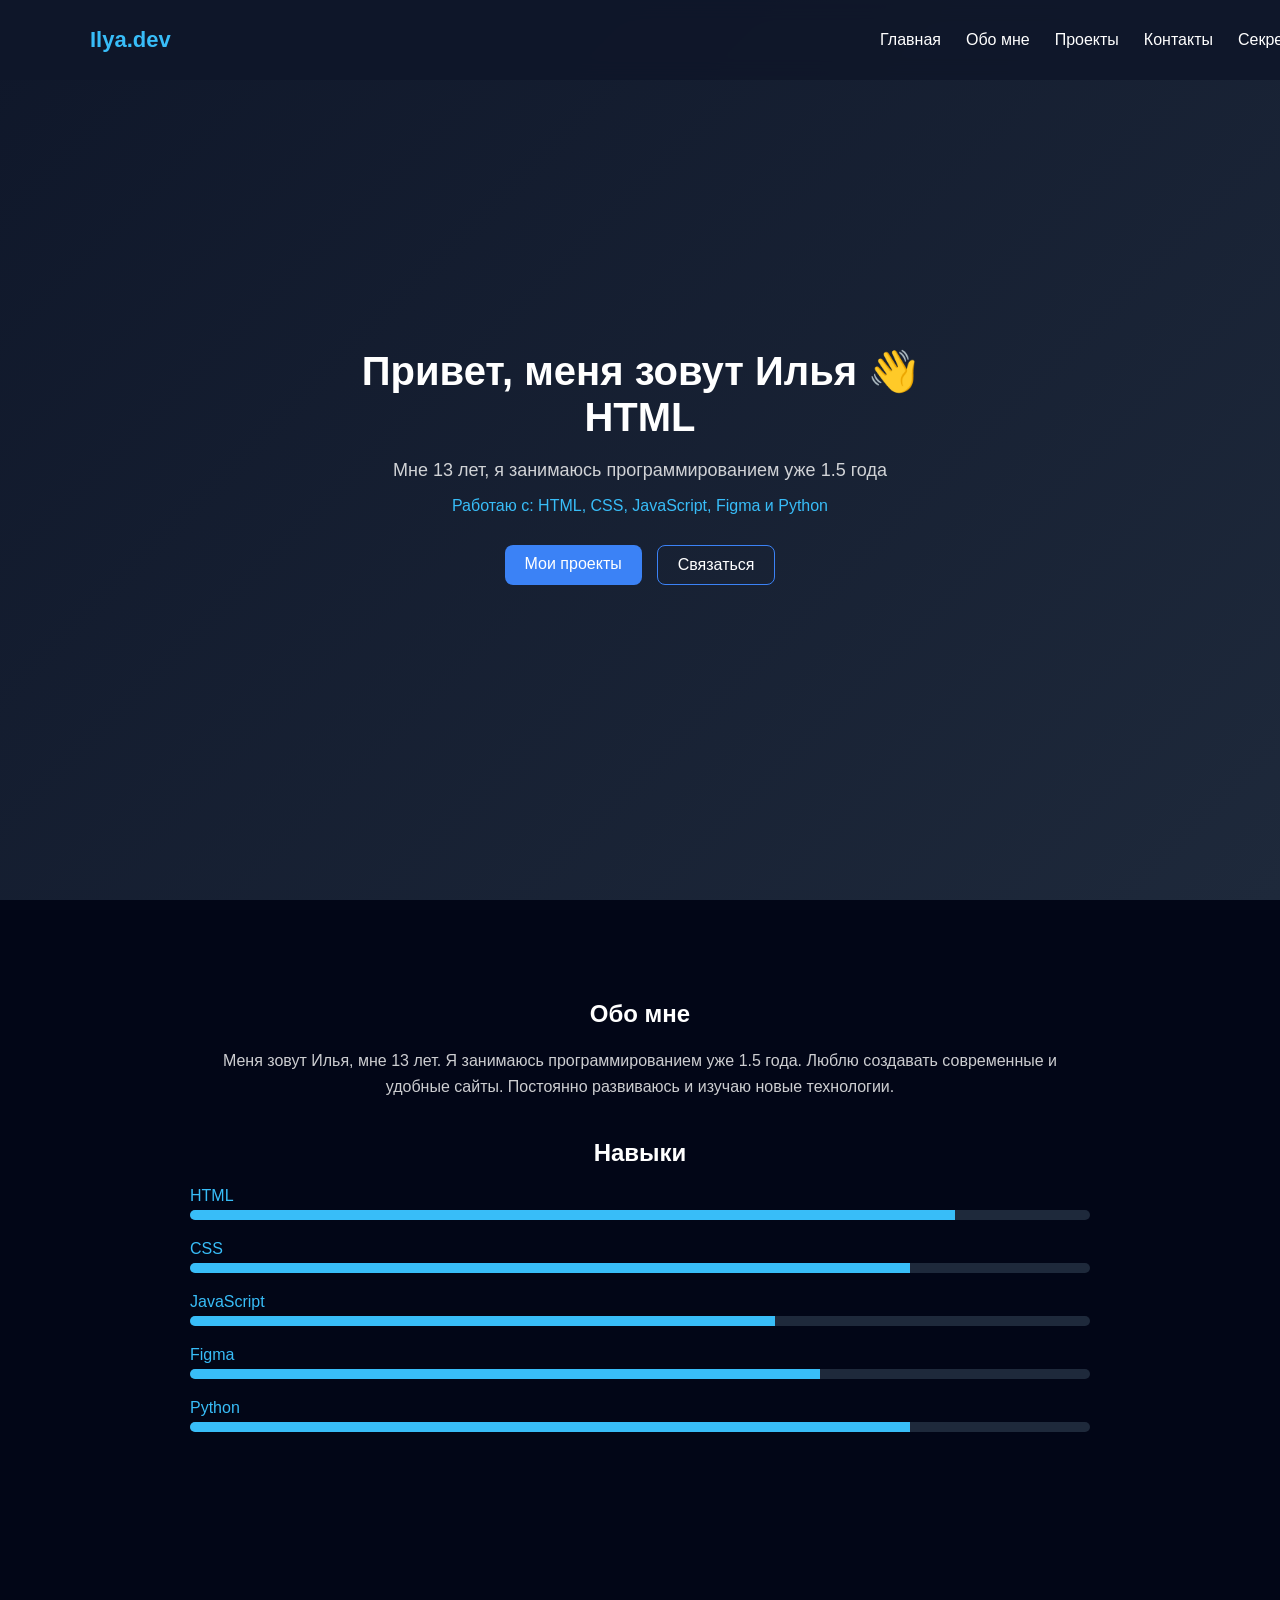
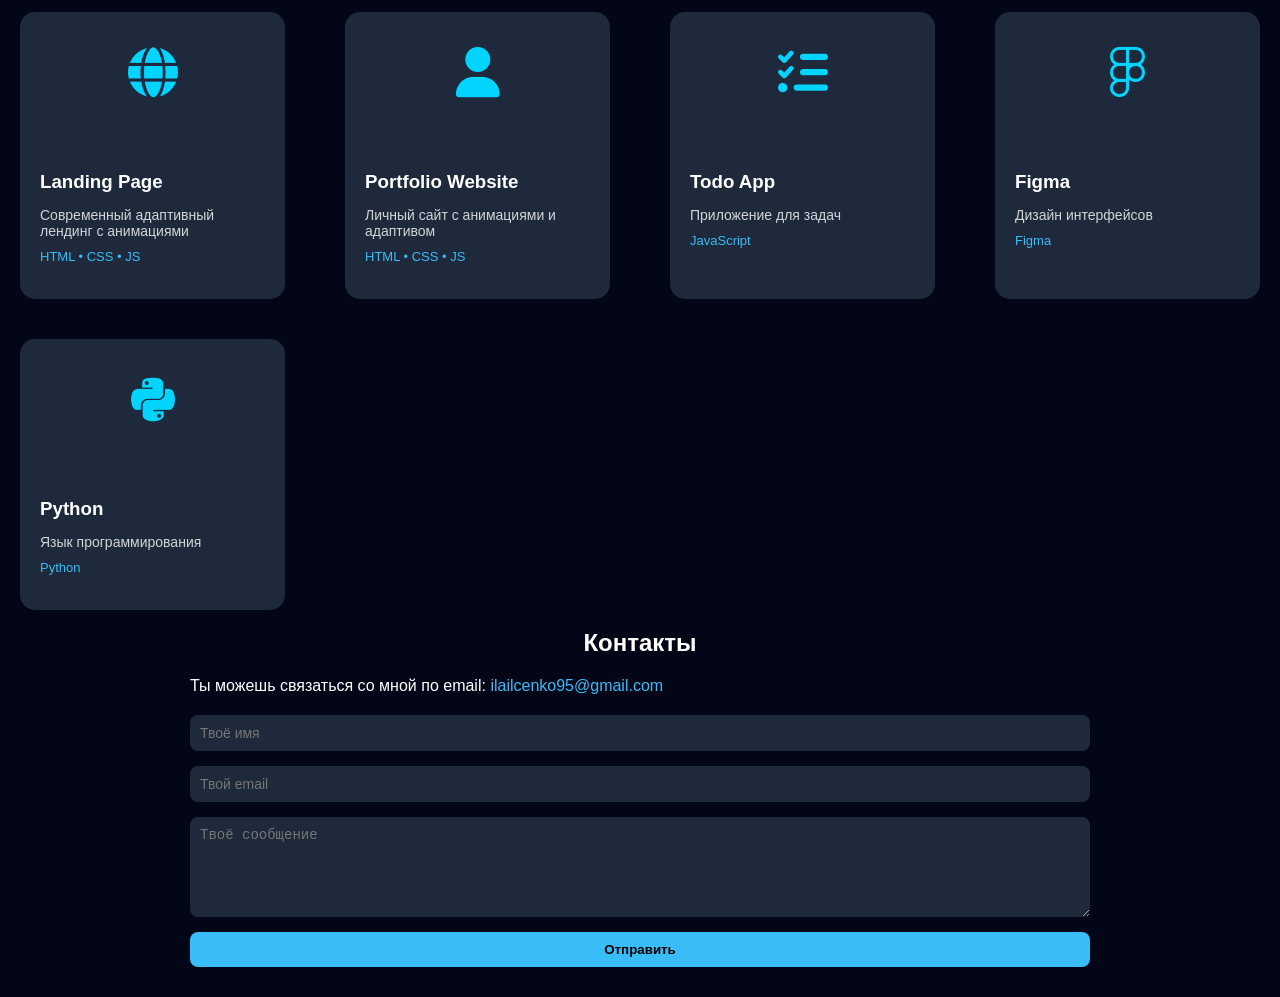
==== index.html @ 1f186af1 "First version of my portfolio" ====
<!DOCTYPE html>
<html lang="ru">
<head>
  <meta charset="UTF-8">
  <meta name="viewport" content="width=device-width, initial-scale=1.0">
  <title>Ilya.dev - Портфолио</title>
  <link rel="stylesheet" href="style.css">
  <script src="script.js" defer></script>
  <link rel="stylesheet" href="https://cdnjs.cloudflare.com/ajax/libs/font-awesome/6.5.0/css/all.min.css">
</head>
<body>

  <!-- Navbar -->
  <nav id="navbar">
    <div class="nav-container">
      <div class="logo">Ilya.dev</div>
      <ul class="nav-links">
        <li><a href="#hero">Главная</a></li>
        <li><a href="#about">Обо мне</a></li>
        <li><a href="#projects">Проекты</a></li>
        <li><a href="#contact">Контакты</a></li>
        <li><a href="rickroll.html">Секрет</a></li>
      </ul>
      <div class="menu-toggle" id="menu-toggle">☰</div>
    </div>
  </nav>

  <!-- Hero Section -->
  <section class="reveal" id="hero">
    <div class="hero-content">
      <h1>
        Привет, меня зовут Илья 👋<br>
        <span id="typing"></span>
      </h1>
      <p class="subtitle">Мне 13 лет, я занимаюсь программированием уже 1.5 года</p>
      <p class="skills">Работаю с: HTML, CSS, JavaScript, Figma и Python</p>
      <div class="buttons">
        <a href="#projects" class="btn">Мои проекты</a>
        <a href="#contact" class="btn btn-outline">Связаться</a>
      
      </div>
    </div>
  </section>

<!-- About Section -->
<section class="reveal" id="about">
  <div class="container">
    <h2>Обо мне</h2>
    <p class="about-text">
      Меня зовут Илья, мне 13 лет. Я занимаюсь программированием уже 1.5 года.
      Люблю создавать современные и удобные сайты. Постоянно развиваюсь и изучаю новые технологии.
    </p>

    <h2>Навыки</h2>
    <div class="skills">

      <div class="skill">
        <p>HTML</p>
        <div class="progress">
          <div class="progress-bar" data-width="85%"></div>
        </div>
      </div>

      <div class="skill">
        <p>CSS</p>
        <div class="progress">
          <div class="progress-bar" data-width="80%"></div>
        </div>
      </div>

      <div class="skill">
        <p>JavaScript</p>
        <div class="progress">
          <div class="progress-bar" data-width="65%"></div>
        </div>
      </div>

      <div class="skill">
        <p>Figma</p>
        <div class="progress">
          <div class="progress-bar" data-width="70%"></div>
        </div>
      </div>

      <!-- ✅ ВОТ ТУТ Python -->
      <div class="skill">
        <p>Python</p>
        <div class="progress">
          <div class="progress-bar" data-width="80%"></div>
        </div>
      </div>

    </div>
  </div>
</section>

  <div class="projects-grid">

  <!-- Проект 1 -->
  <a href="https://www.gohighlevel.com/paidad-google5315b2?utm_source=google&utm_medium=pmax&utm_campaign=ghl_pmax_prospection_global&campaign_id=21990286791&gad_source=1&gad_campaignid=21990299505&gbraid=0AAAAADCDDbjnB-S2tPz_fdzbXPJneMq8s&gclid=Cj0KCQjwkMjOBhC5ARIsADIdb3dOGjlkPdTR_u-k4PlXIwKdNZaTV01KOSbACu87s2nKSUiuEUiqLycaArewEALw_wcB" target="_blank" class="card">
    <div class="card-img icon">
      <i class="fas fa-globe"></i>
    </div>
    <div class="card-content">
      <h3>Landing Page</h3>
      <p>Современный адаптивный лендинг с анимациями</p>
      <div class="tech">HTML • CSS • JS</div>
    </div>
  </a>

  <!-- Проект 2 -->
  <a href="https://code.visualstudio.com/" target="_blank" class="card">
    <div class="card-img icon">
      <i class="fas fa-user"></i>
    </div>
    <div class="card-content">
      <h3>Portfolio Website</h3>
      <p>Личный сайт с анимациями и адаптивом</p>
      <div class="tech">HTML • CSS • JS</div>
    </div>
  </a>

  <!-- Проект 3 -->
  <a href="https://to-do.office.com/tasks/" target="_blank" class="card">
    <div class="card-img icon">
      <i class="fas fa-list-check"></i>
    </div>
    <div class="card-content">
      <h3>Todo App</h3>
      <p>Приложение для задач</p>
      <div class="tech">JavaScript</div>
    </div>
  </a>

  <!-- Проект 4 -->
  <a href="https://figma.com" target="_blank" class="card">
    <div class="card-img icon">
      <i class="fab fa-figma"></i>
    </div>
    <div class="card-content">
      <h3>Figma</h3>
      <p>Дизайн интерфейсов</p>
      <div class="tech">Figma</div>
    </div>
  </a>

  <!-- Проект 5 -->
  <a href="https://www.online-python.com/" target="_blank" class="card">
    <div class="card-img icon">
      <i class="fab fa-python"></i>
    </div>
    <div class="card-content">
      <h3>Python</h3>
      <p>Язык программирования</p>
      <div class="tech">Python</div>
    </div>
  </a>

</div>
  <!-- Contact Section --> 
<section class="reveal" id="contact">
  <div class="container">
    <h2>Контакты</h2>
    <p>Ты можешь связаться со мной по email: 
      <a href="mailto:ilailcenko95@gmail.com">ilailcenko95@gmail.com</a>
    </p>

    <!-- ФОРМА -->
    <form class="contact-form" action="https://formspree.io/f/xreooepl" method="POST">
  
  <input type="text" name="name" placeholder="Твоё имя" required>
  
  <input type="email" name="email" placeholder="Твой email" required>
  
  <textarea name="message" placeholder="Твоё сообщение" rows="5" required></textarea>
  
  <button type="submit">Отправить</button>

</form>

  </div>
</section>

</body>
</html>
---- style.css ----
/* Общие стили */
body {
  margin: 0;
  font-family: Arial, sans-serif;
  background: #020617;
  color: white;
}
a { color: #38bdf8; text-decoration: none; }
a:hover { text-decoration: underline; }

/* Hero Section */
#hero {
  height: 100vh;
  display: flex;
  align-items: center;
  justify-content: center;
  background: linear-gradient(135deg, #0f172a, #1e293b);
  text-align: center;
}
.hero-content { max-width: 600px; }
h1 { font-size: 40px; margin-bottom: 20px; }
.subtitle { font-size: 18px; margin-bottom: 10px; opacity: 0.8; }
.skills { margin-bottom: 30px; color: #38bdf8; }
.buttons { display: flex; justify-content: center; gap: 15px; }
.btn {
  padding: 10px 20px;
  background: #3b82f6;
  color: white;
  border-radius: 8px;
  transition: 0.3s;
}
.btn:hover { background: #2563eb; transform: scale(1.05); }
.btn-outline { background: transparent; border: 1px solid #3b82f6; }
.btn-outline:hover { background: #3b82f6; }

/* About Section */
#about { padding: 80px 20px; }
.container { max-width: 900px; margin: 0 auto; }
h2 { text-align: center; margin-bottom: 20px; }
.about-text { text-align: center; margin-bottom: 40px; line-height: 1.6; opacity: 0.8; }

/* Skills Progress Bars */
.skill { margin-bottom: 20px; }
.skill p { margin-bottom: 5px; }
.progress { width: 100%; height: 10px; background: #1e293b; border-radius: 5px; overflow: hidden; }
.progress-bar { height: 100%; background: #38bdf8; width: 0; transition: 1s; }

/* Projects */
/* Projects */
#projects {
  padding: 100px 20px;
  background: #0f172a; /* чуть светлее, чтобы было видно карточки */
  color: white;
  min-height: 100vh; /* секция растягивается по высоте экрана */
}

.projects-grid {
  display: grid;
  grid-template-columns: repeat(auto-fit, minmax(280px, 1fr));
  gap: 30px;
  margin-top: 50px;
}

.card {
  background: #1e293b;
  border-radius: 15px;
  overflow: hidden;
  transition: 0.4s;
  position: relative;
  opacity: 0;
  transform: translateY(40px);
  animation: show 0.8s forwards;
  margin-top: 20px;
}

.card img {
  width: 100%;
  display: block;
}

.card-content {
  padding: 20px;
}

.card-content h3 {
  margin-bottom: 10px;
}

.card-content p {
  font-size: 14px;
  opacity: 0.8;
  margin-bottom: 10px;
}

.tech {
  font-size: 13px;
  color: #38bdf8;
  margin-bottom: 15px;
}

.card-buttons {
  display: flex;
  gap: 10px;
}

.card:hover {
  transform: translateY(-10px) scale(1.02);
  box-shadow: 0 20px 40px rgba(0,0,0,0.5);
}

.card::after {
  content: "";
  position: absolute;
  inset: 0;
  background: linear-gradient(transparent, rgba(0,0,0,0.6));
  opacity: 0;
  transition: 0.4s;
}

.card:hover::after {
  opacity: 1;
}

/* Анимация появления */
@keyframes show {
  to {
    opacity: 1;
    transform: translateY(0);
  }
}

.card:nth-child(1) { animation-delay: 0.2s; }
.card:nth-child(2) { animation-delay: 0.4s; }
.card:nth-child(3) { animation-delay: 0.6s; }

.card:hover { transform: translateY(-10px) scale(1.02); box-shadow: 0 20px 40px rgba(0,0,0,0.5); }
.card-img img { width: 100%; display: block; }
.card-content { padding: 20px; }
.card-content h3 { margin-bottom: 10px; }
.card-content p { font-size: 14px; opacity: 0.8; margin-bottom: 10px; }
.tech { font-size: 13px; color: #38bdf8; margin-bottom: 15px; }
.card-buttons { display: flex; gap: 10px; }
.card::after {
  content: "";
  position: absolute; inset: 0;
  background: linear-gradient(transparent, rgba(0,0,0,0.6));
  opacity: 0; transition: 0.4s;
}
.card:hover::after { opacity: 1; }
.card:nth-child(1) { animation-delay: 0.2s; }
.card:nth-child(2) { animation-delay: 0.4s; }
.card:nth-child(3) { animation-delay: 0.6s; }
@keyframes show { to { opacity: 1; transform: translateY(0); } }

/* Navbar */
#navbar { position: fixed; top: 0; width: 100%; padding: 15px 30px; z-index: 1000; transition: 0.3s; }
#navbar.scrolled { background: rgba(15, 23, 42, 0.8); backdrop-filter: blur(10px); }
.nav-container { display: flex; justify-content: space-between; align-items: center; }
.logo { font-weight: bold; font-size: 20px; color: #38bdf8; }
.nav-links { list-style: none; display: flex; gap: 20px; }
.nav-links a { text-decoration: none; color: white; position: relative; }
.nav-links a::after { content: ""; position: absolute; width: 0; height: 2px; background: #38bdf8; left: 0; bottom: -5px; transition: 0.3s; }
.nav-links a:hover::after { width: 100%; }

/* Mobile Menu */
.menu-toggle { display: none; font-size: 24px; cursor: pointer; }
@media (max-width: 768px) {
  .nav-links { position: absolute; top: 60px; right: 0; background: #0f172a; flex-direction: column; width: 200px; padding: 20px; display: none; }
  .nav-links.active { display: flex; }
  .menu-toggle { display: block; }
}

/* Scroll behavior */
html { scroll-behavior: smooth; }
.reveal { opacity: 0; transform: translateY(50px); transition: all 0.8s ease; }
.reveal.active { opacity: 1; transform: translateY(0); }
/* Navbar */
#navbar {
  position: fixed;
  top: 0;
  width: 100%;
  padding: 15px 50px; /* увеличили отступы слева и справа */
  background: rgba(15, 23, 42, 0.9); /* слегка прозрачный фон */
  backdrop-filter: blur(10px);
  z-index: 1000;
  display: flex;
  justify-content: center;
  transition: 0.3s;
}

/* Контейнер навбара */
.nav-container {
  width: 100%;
  max-width: 1200px; /* ограничим ширину */
  display: flex;
  justify-content: space-between;
  align-items: center;
}

/* Логотип */
.logo {
  font-weight: bold;
  font-size: 22px;
  color: #38bdf8;
}

/* Ссылки */
.nav-links {
  list-style: none;
  display: flex;
  gap: 25px;
}

.nav-links a {
  text-decoration: none;
  color: white;
  font-weight: 500;
  position: relative;
  padding: 5px 0;
}

.nav-links a::after {
  content: "";
  position: absolute;
  width: 0;
  height: 2px;
  background: #38bdf8;
  left: 0;
  bottom: -5px;
  transition: 0.3s;
}

.nav-links a:hover::after {
  width: 100%;
}

/* Скролл эффект */
#navbar.scrolled {
  background: rgba(15, 23, 42, 0.95);
}

/* Мобильное меню */
.menu-toggle {
  display: none;
  font-size: 24px;
  cursor: pointer;
}

@media (max-width: 768px) {
  .nav-links {
    position: absolute;
    top: 70px;
    right: 0;
    background: #0f172a;
    flex-direction: column;
    width: 200px;
    padding: 20px;
    display: none;
  }

  .nav-links.active {
    display: flex;
  }

  .menu-toggle {
    display: block;
    color: white;
  }
}
/* Contact Form */
.contact-form {
  margin-top: 20px;
  display: flex;
  flex-direction: column;
  gap: 15px;
}

.contact-form input,
.contact-form textarea {
  padding: 10px;
  border: none;
  border-radius: 8px;
  background: #1e293b;
  color: white;
  font-size: 14px;
}

.contact-form input:focus,
.contact-form textarea:focus {
  outline: 2px solid #38bdf8;
}

.contact-form button {
  padding: 10px;
  border: none;
  border-radius: 8px;
  background: #38bdf8;
  color: black;
  font-weight: bold;
  cursor: pointer;
  transition: 0.3s;
  margin-bottom: 30px;
}

.contact-form button:hover {
  background: #0ea5e9;
}
.projects-grid {
  display: grid;
  grid-template-columns: repeat(auto-fit, minmax(250px, 1fr));
  gap: 20px; /* 🔥 расстояние между карточками */
}

.card {
  background: #1e293b;
  border-radius: 15px;
  overflow: hidden;
  position: relative;
  margin-left: 20px;
  margin-right: 20px;
}
.card-img.icon {
  display: flex;
  align-items: center;
  justify-content: center;
  height: 120px;
  font-size: 50px;
  color: #00d4ff;
}
.card {
  text-decoration: none;
  color: inherit;
  display: block;
  transition: transform 0.2s ease;
}

.card:hover {
  transform: translateY(-5px);
}
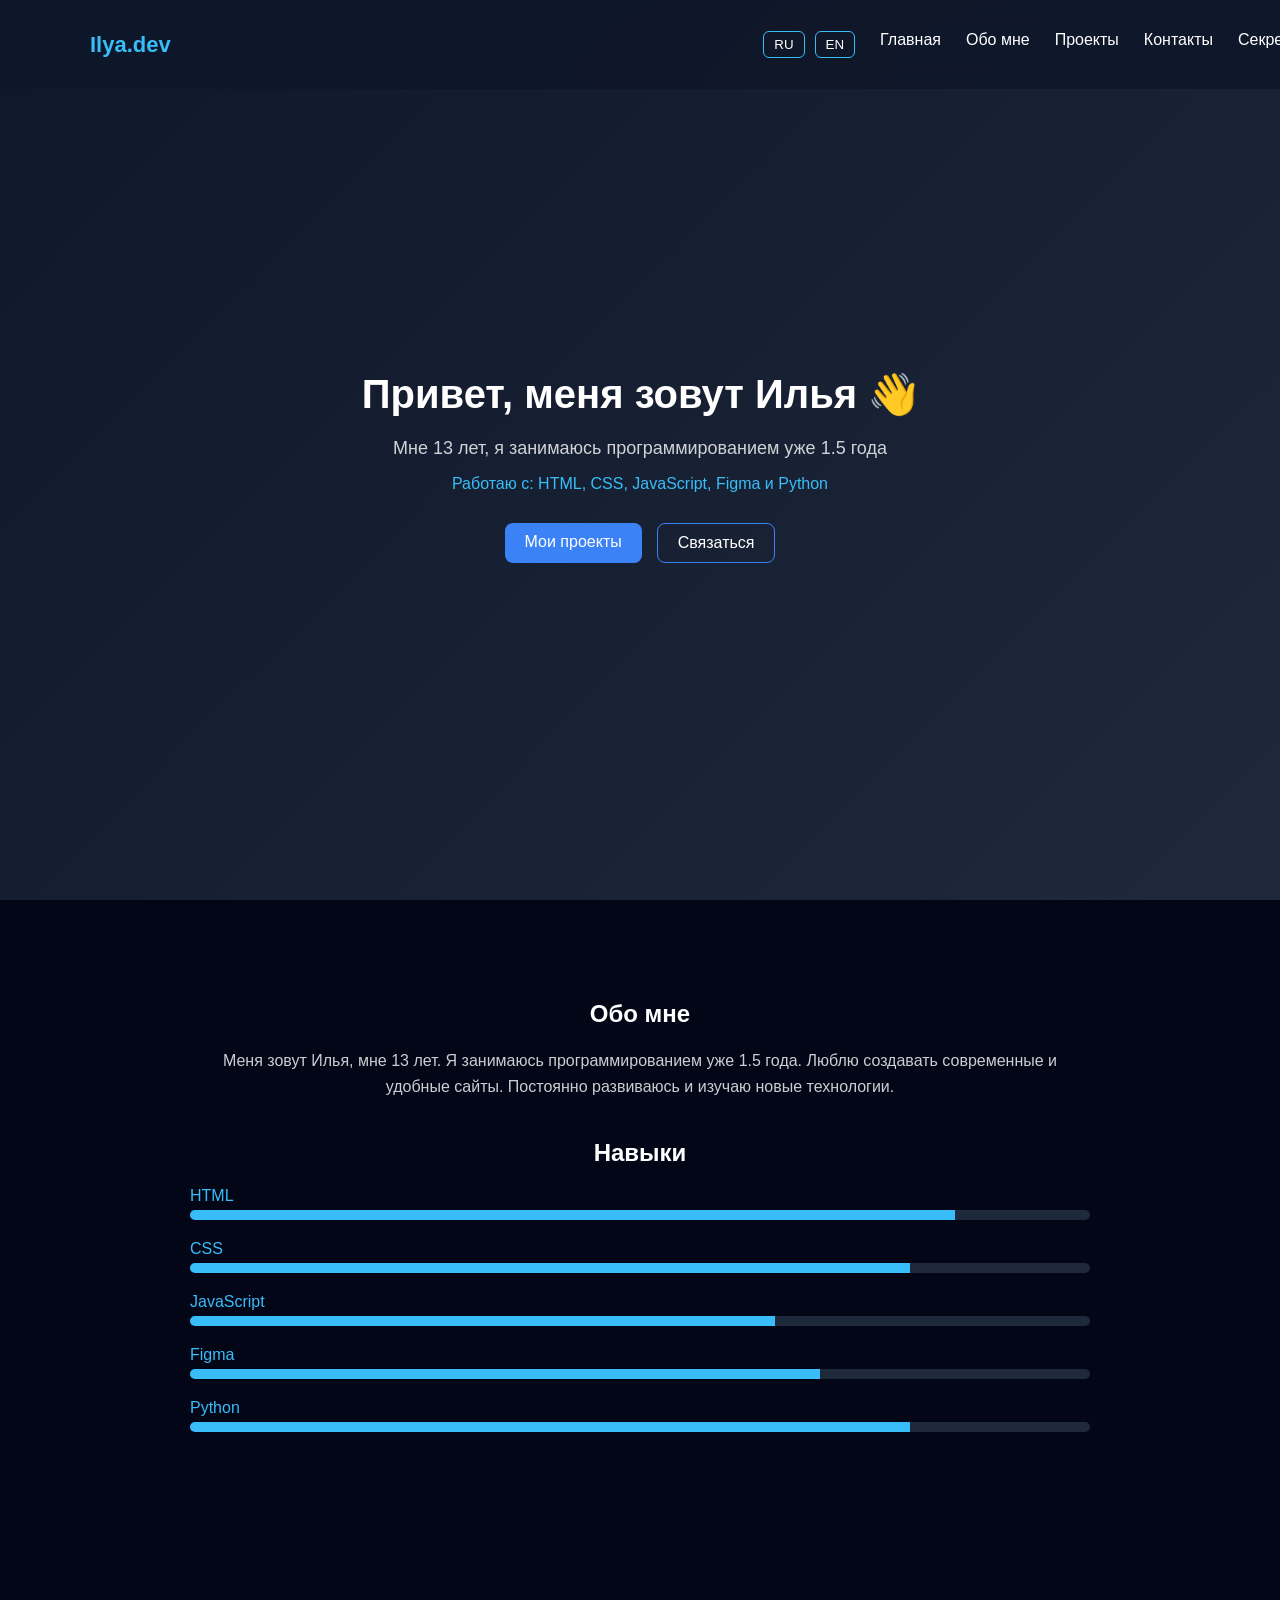
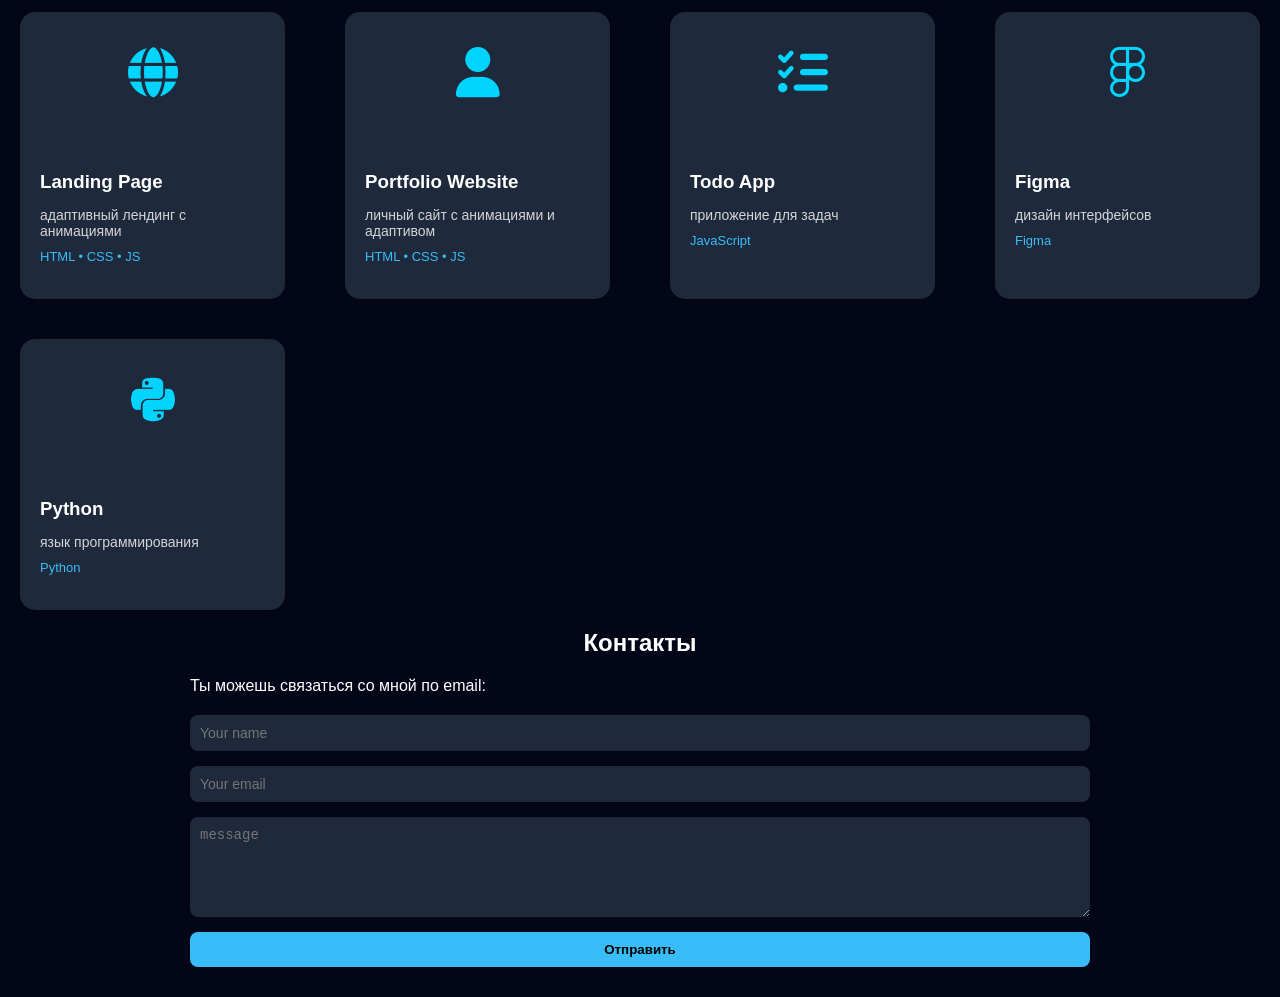
==== commit 79b39c80: "Language selection added Muehehehehehehe" ====
--- a/index.html
+++ b/index.html
@@ -15,11 +15,15 @@
     <div class="nav-container">
       <div class="logo">Ilya.dev</div>
       <ul class="nav-links">
-        <li><a href="#hero">Главная</a></li>
-        <li><a href="#about">Обо мне</a></li>
-        <li><a href="#projects">Проекты</a></li>
-        <li><a href="#contact">Контакты</a></li>
-        <li><a href="rickroll.html">Секрет</a></li>
+        <div class="lang-switch">
+  <button onclick="setLanguage('ru')">RU</button>
+  <button onclick="setLanguage('en')">EN</button>
+</div>
+        <li><a id="hero-link" href="#hero">Главная</a></li>
+        <li><a id="about-link" href="#about">Обо мне</a></li>
+        <li><a id="projects-link" href="#projects">Проекты</a></li>
+        <li><a id="contact-link" href="#contact">Контакты</a></li>
+        <li><a id="secret-link" href="rickroll.html">Секрет</a></li>
       </ul>
       <div class="menu-toggle" id="menu-toggle">☰</div>
     </div>
@@ -28,15 +32,21 @@
   <!-- Hero Section -->
   <section class="reveal" id="hero">
     <div class="hero-content">
-      <h1>
-        Привет, меня зовут Илья 👋<br>
-        <span id="typing"></span>
-      </h1>
-      <p class="subtitle">Мне 13 лет, я занимаюсь программированием уже 1.5 года</p>
-      <p class="skills">Работаю с: HTML, CSS, JavaScript, Figma и Python</p>
+      <h1 id="title">
+  Привет, меня зовут Илья 👋<br>
+  <span id="typing"></span>
+</h1>
+
+<p class="subtitle" id="subtitle">
+  Мне 13 лет, я занимаюсь программированием уже 1.5 года
+</p>
+
+<p class="skills" id="skills-text">
+  Работаю с: HTML, CSS, JavaScript, Figma и Python
+</p>
       <div class="buttons">
-        <a href="#projects" class="btn">Мои проекты</a>
-        <a href="#contact" class="btn btn-outline">Связаться</a>
+        <a href="#projects" class="btn" id="projects-btn">Мои проекты</a>
+<a href="#contact" class="btn btn-outline" id="contact-btn">Связаться</a>
       
       </div>
     </div>
@@ -45,13 +55,14 @@
 <!-- About Section -->
 <section class="reveal" id="about">
   <div class="container">
-    <h2>Обо мне</h2>
-    <p class="about-text">
-      Меня зовут Илья, мне 13 лет. Я занимаюсь программированием уже 1.5 года.
-      Люблю создавать современные и удобные сайты. Постоянно развиваюсь и изучаю новые технологии.
-    </p>
+    <h2 id="about-title">Обо мне</h2>
 
-    <h2>Навыки</h2>
+<p class="about-text" id="about-text">
+  Меня зовут Илья, мне 13 лет. Я занимаюсь программированием уже 1.5 года.
+  Люблю создавать современные и удобные сайты. Постоянно развиваюсь и изучаю новые технологии.
+</p>
+
+    <h2 id="Skillers">Навыки</h2>
     <div class="skills">
 
       <div class="skill">
@@ -101,9 +112,9 @@
     <div class="card-img icon">
       <i class="fas fa-globe"></i>
     </div>
-    <div class="card-content">
+    <div  class="card-content">
       <h3>Landing Page</h3>
-      <p>Современный адаптивный лендинг с анимациями</p>
+      <p id="Cards_heehe">Современный адаптивный лендинг с анимациями</p>
       <div class="tech">HTML • CSS • JS</div>
     </div>
   </a>
@@ -115,7 +126,7 @@
     </div>
     <div class="card-content">
       <h3>Portfolio Website</h3>
-      <p>Личный сайт с анимациями и адаптивом</p>
+      <p id="Cards_heehe1">Личный сайт с анимациями и адаптивом</p>
       <div class="tech">HTML • CSS • JS</div>
     </div>
   </a>
@@ -127,7 +138,7 @@
     </div>
     <div class="card-content">
       <h3>Todo App</h3>
-      <p>Приложение для задач</p>
+      <p id="Cards_heehe2">Приложение для задач</p>
       <div class="tech">JavaScript</div>
     </div>
   </a>
@@ -139,7 +150,7 @@
     </div>
     <div class="card-content">
       <h3>Figma</h3>
-      <p>Дизайн интерфейсов</p>
+      <p id="Cards_heehe3">Дизайн интерфейсов</p>
       <div class="tech">Figma</div>
     </div>
   </a>
@@ -151,7 +162,7 @@
     </div>
     <div class="card-content">
       <h3>Python</h3>
-      <p>Язык программирования</p>
+      <p id="Cards_heehe4">Язык программирования</p>
       <div class="tech">Python</div>
     </div>
   </a>
@@ -160,21 +171,21 @@
   <!-- Contact Section --> 
 <section class="reveal" id="contact">
   <div class="container">
-    <h2>Контакты</h2>
-    <p>Ты можешь связаться со мной по email: 
+    <h2 id="Contacts">Контакты</h2>
+    <p id="join_me">Ты можешь связаться со мной по email: 
       <a href="mailto:ilailcenko95@gmail.com">ilailcenko95@gmail.com</a>
     </p>
 
     <!-- ФОРМА -->
     <form class="contact-form" action="https://formspree.io/f/xreooepl" method="POST">
   
-  <input type="text" name="name" placeholder="Твоё имя" required>
+  <input type="text" name="name" placeholder="Your name" required>
   
-  <input type="email" name="email" placeholder="Твой email" required>
+  <input type="email" name="email" placeholder="Your email" required>
   
-  <textarea name="message" placeholder="Твоё сообщение" rows="5" required></textarea>
+  <textarea name="message" placeholder="message" rows="5" required></textarea>
   
-  <button type="submit">Отправить</button>
+  <button id="Submit" type="submit">Отправить</button>
 
 </form>
 
--- a/style.css
+++ b/style.css
@@ -29,7 +29,12 @@
   border-radius: 8px;
   transition: 0.3s;
 }
-.btn:hover { background: #2563eb; transform: scale(1.05); }
+
+.btn:hover {
+  cursor: url('Cursor.cur') 16 16, pointer;
+  background: #2563eb;
+  transform: scale(1.05);
+}
 .btn-outline { background: transparent; border: 1px solid #3b82f6; }
 .btn-outline:hover { background: #3b82f6; }
 
@@ -336,4 +341,23 @@
 
 .card:hover {
   transform: translateY(-5px);
+}
+.lang-switch {
+  display: flex;
+  gap: 10px;
+}
+
+.lang-switch button {
+  background: transparent;
+  border: 1px solid #38bdf8;
+  color: white;
+  padding: 5px 10px;
+  border-radius: 6px;
+  cursor: pointer;
+  transition: 0.3s;
+}
+
+.lang-switch button:hover {
+  background: #38bdf8;
+  color: black;
 }
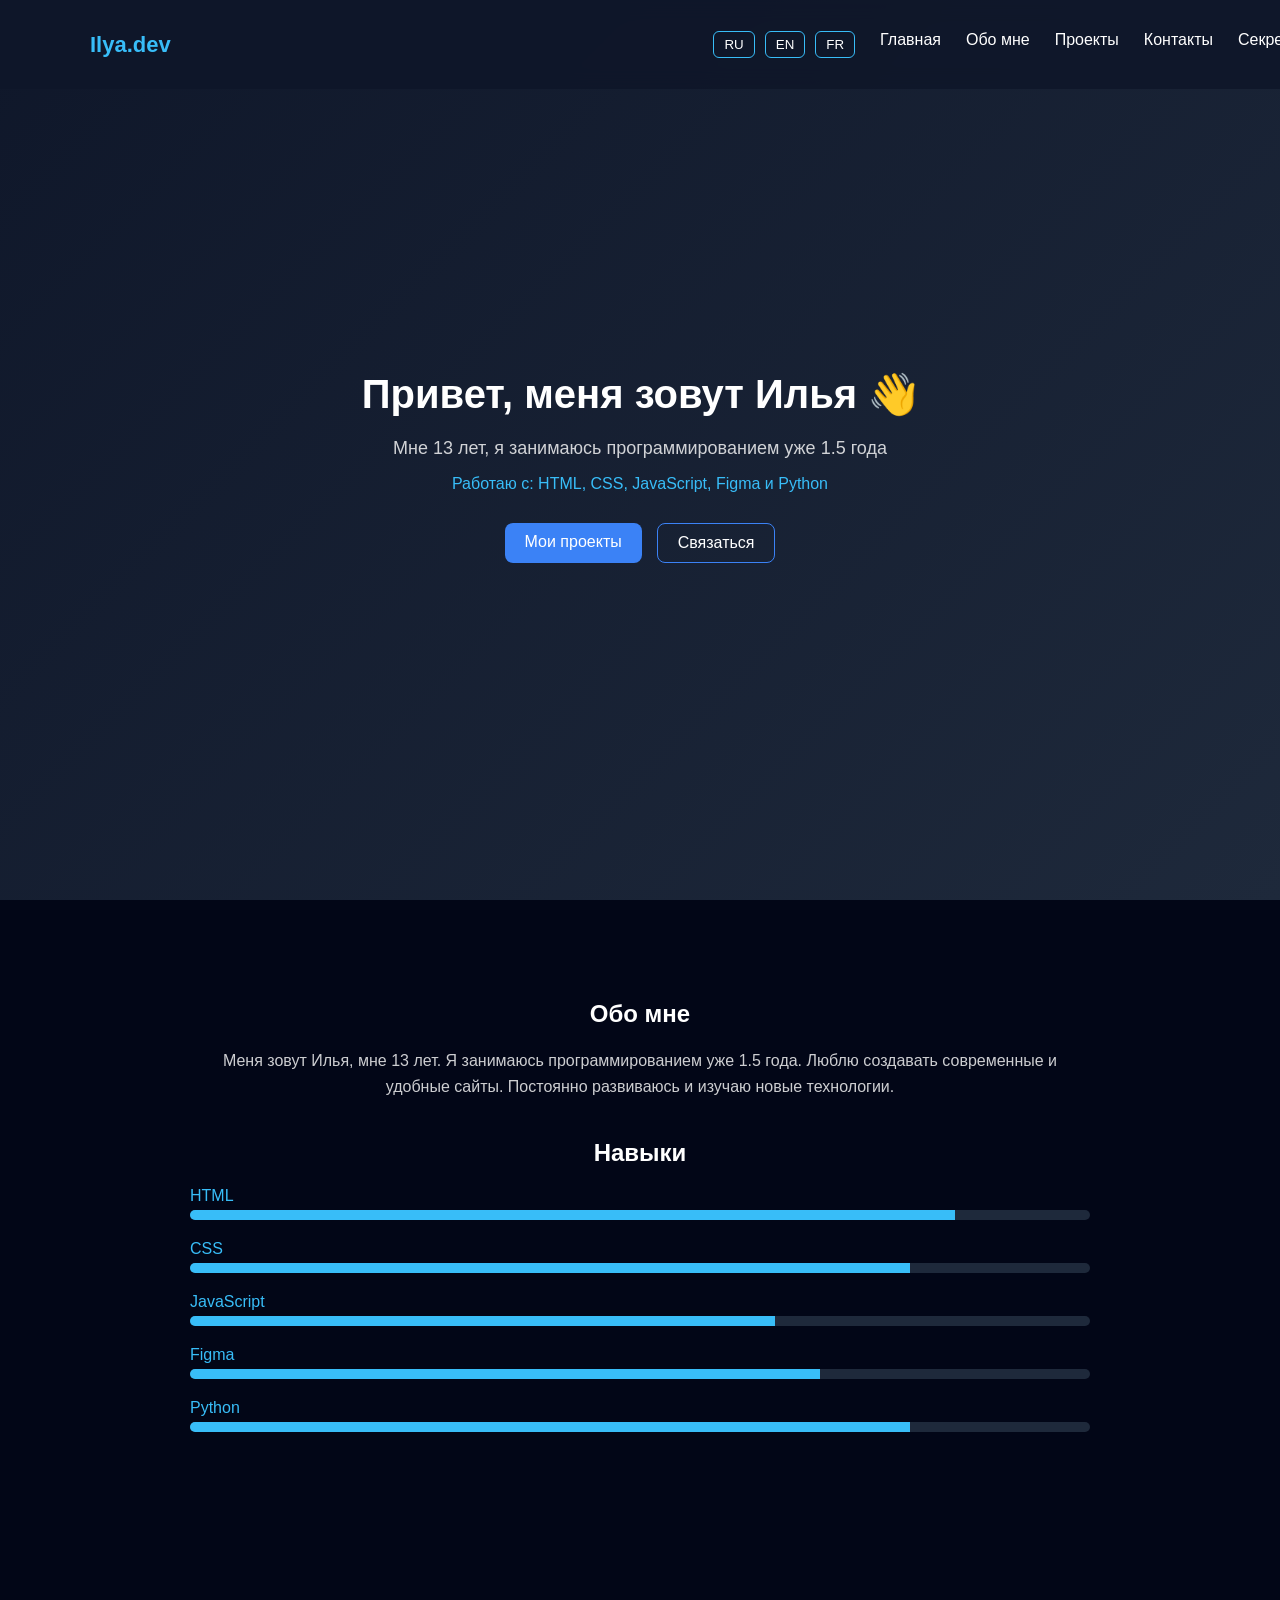
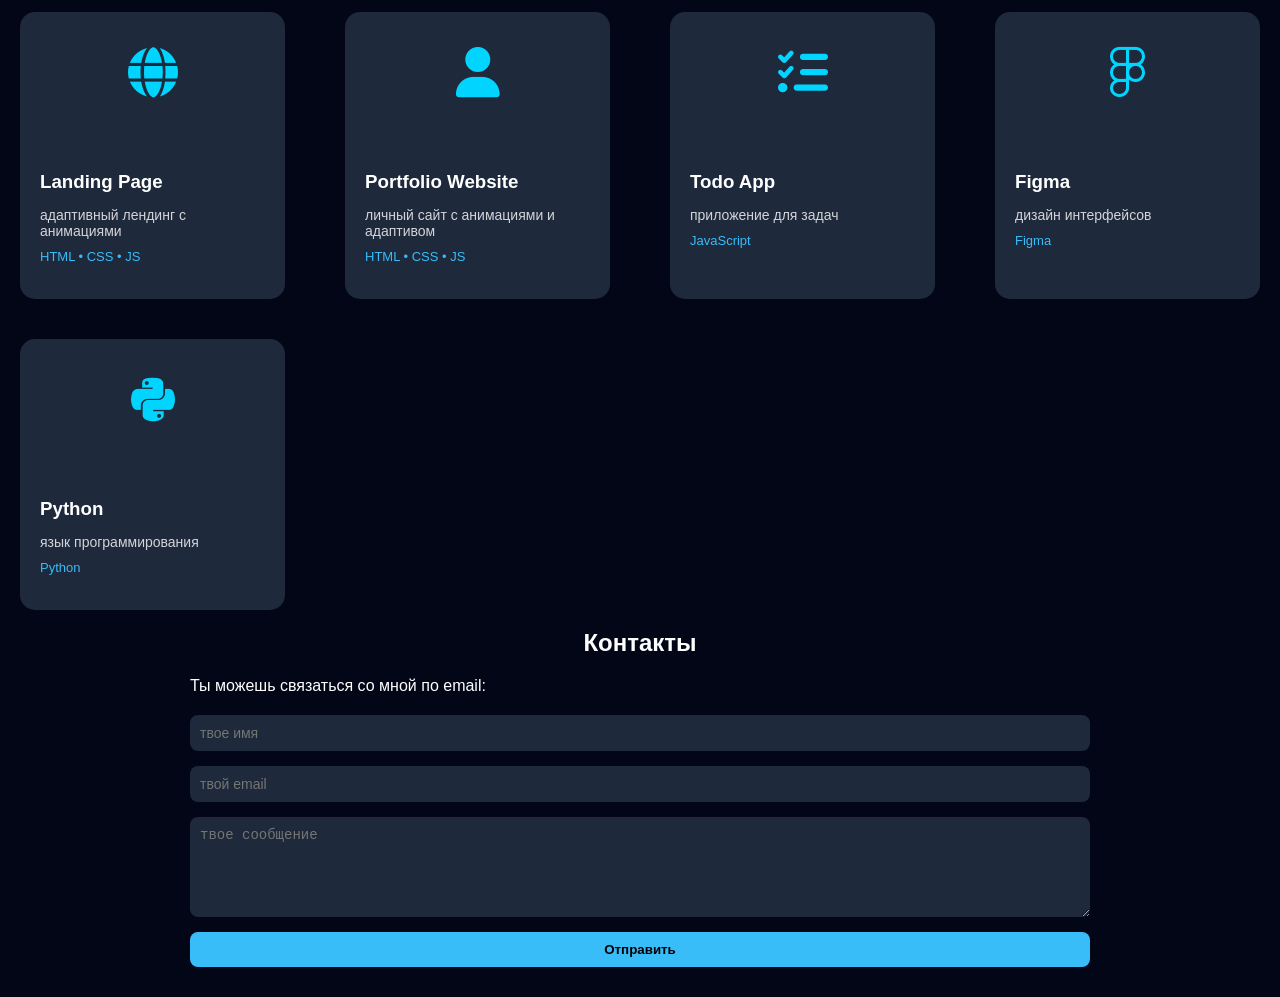
==== commit 014aaa90: "Added french" ====
--- a/index.html
+++ b/index.html
@@ -15,10 +15,11 @@
     <div class="nav-container">
       <div class="logo">Ilya.dev</div>
       <ul class="nav-links">
-        <div class="lang-switch">
-  <button onclick="setLanguage('ru')">RU</button>
-  <button onclick="setLanguage('en')">EN</button>
-</div>
+        <li class="lang-switch">
+          <button onclick="setLanguage('ru')">RU</button>
+          <button onclick="setLanguage('en')">EN</button>
+          <button onclick="setLanguage('fr')">FR</button>
+        </li>
         <li><a id="hero-link" href="#hero">Главная</a></li>
         <li><a id="about-link" href="#about">Обо мне</a></li>
         <li><a id="projects-link" href="#projects">Проекты</a></li>
@@ -179,11 +180,11 @@
     <!-- ФОРМА -->
     <form class="contact-form" action="https://formspree.io/f/xreooepl" method="POST">
   
-  <input type="text" name="name" placeholder="Your name" required>
+  <input type="text" name="name" id="yourname" placeholder="твое имя" required>
   
-  <input type="email" name="email" placeholder="Your email" required>
+  <input type="email" name="email" id="email" placeholder="твой email" required>
   
-  <textarea name="message" placeholder="message" rows="5" required></textarea>
+  <textarea name="message" id="message" placeholder="твое сообщение" rows="5" required></textarea>
   
   <button id="Submit" type="submit">Отправить</button>
 
--- a/style.css
+++ b/style.css
@@ -169,11 +169,6 @@
 
 /* Mobile Menu */
 .menu-toggle { display: none; font-size: 24px; cursor: pointer; }
-@media (max-width: 768px) {
-  .nav-links { position: absolute; top: 60px; right: 0; background: #0f172a; flex-direction: column; width: 200px; padding: 20px; display: none; }
-  .nav-links.active { display: flex; }
-  .menu-toggle { display: block; }
-}
 
 /* Scroll behavior */
 html { scroll-behavior: smooth; }
@@ -252,24 +247,102 @@
 }
 
 @media (max-width: 768px) {
+  #navbar {
+    padding: 12px 16px;
+    justify-content: space-between;
+  }
+
+  .nav-container {
+    position: relative;
+    display: flex;
+    justify-content: space-between;
+    align-items: center;
+    width: 100%;
+  }
+
+  .menu-toggle {
+    display: block;
+    position: absolute;
+    left: 16px;
+    top: 18px;
+    z-index: 1001;
+    color: white;
+  }
+
+  .logo {
+    margin: 0 auto;
+  }
+
   .nav-links {
-    position: absolute;
-    top: 70px;
+    position: fixed;
+    top: 62px;
+    left: 0;
     right: 0;
-    background: #0f172a;
+    background: rgba(15, 23, 42, 0.98);
     flex-direction: column;
-    width: 200px;
-    padding: 20px;
+    width: 100%;
+    padding: 20px 16px 24px;
     display: none;
+    border-radius: 0 0 16px 16px;
+    box-shadow: 0 20px 40px rgba(0, 0, 0, 0.35);
+    z-index: 999;
   }
 
   .nav-links.active {
     display: flex;
   }
 
-  .menu-toggle {
+  .nav-links li {
+    width: 100%;
+  }
+
+  .nav-links a {
     display: block;
-    color: white;
+    width: 100%;
+    padding: 12px 0;
+    font-size: 16px;
+  }
+
+  .lang-switch {
+    flex-direction: row;
+    flex-wrap: wrap;
+    gap: 10px;
+    width: 100%;
+    margin-bottom: 14px;
+  }
+
+  .lang-switch button {
+    flex: 1;
+    min-width: 120px;
+  }
+
+  .hero-content {
+    padding: 0 20px;
+  }
+
+  h1 {
+    font-size: 32px;
+  }
+
+  .subtitle,
+  .skills {
+    font-size: 16px;
+  }
+
+  .buttons {
+    flex-direction: column;
+    gap: 12px;
+    align-items: center;
+  }
+
+  .btn {
+    width: 100%;
+    max-width: 100%;
+  }
+
+  .projects-grid {
+    gap: 20px;
+    margin-top: 30px;
   }
 }
 /* Contact Form */
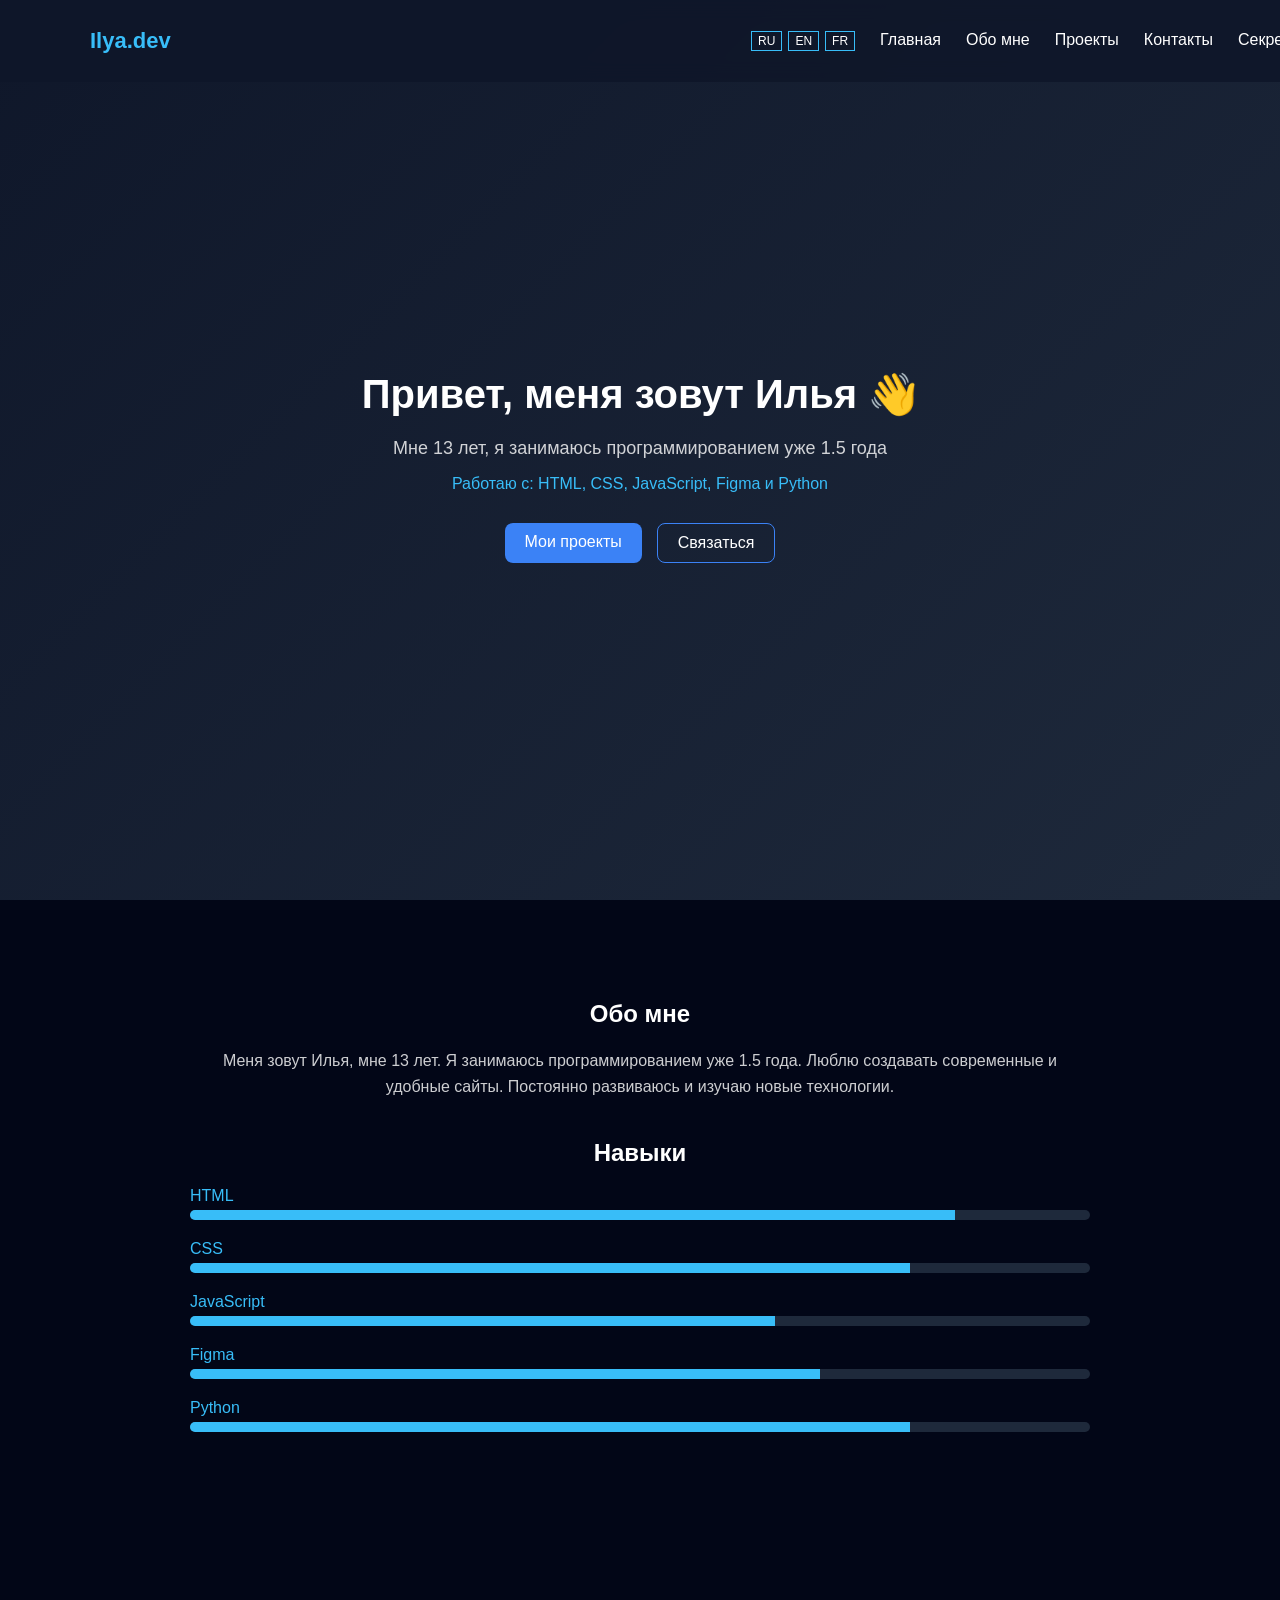
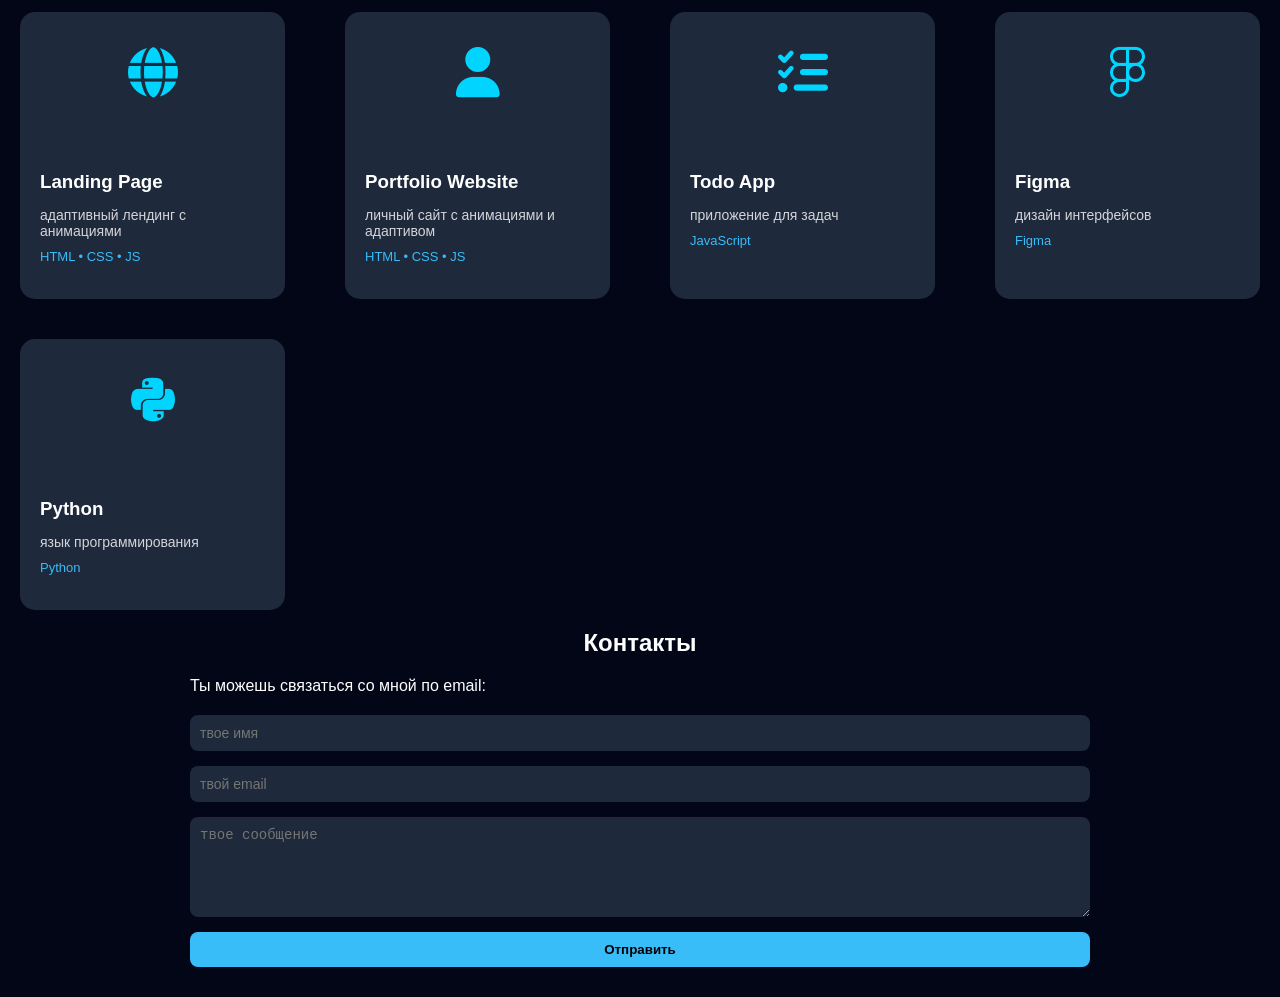
==== commit 6dca6199: "Fixed My projects button" ====
--- a/index.html
+++ b/index.html
@@ -46,7 +46,7 @@
   Работаю с: HTML, CSS, JavaScript, Figma и Python
 </p>
       <div class="buttons">
-        <a href="#projects" class="btn" id="projects-btn">Мои проекты</a>
+        <a href="#projects-grid" class="btn" id="projects-btn">Мои проекты</a>
 <a href="#contact" class="btn btn-outline" id="contact-btn">Связаться</a>
       
       </div>
@@ -105,7 +105,7 @@
     </div>
   </div>
 </section>
-
+<section class="reveal" id="projects-grid">
   <div class="projects-grid">
 
   <!-- Проект 1 -->
--- a/style.css
+++ b/style.css
@@ -306,14 +306,18 @@
   .lang-switch {
     flex-direction: row;
     flex-wrap: wrap;
-    gap: 10px;
-    width: 100%;
-    margin-bottom: 14px;
+    gap: 5px;
+    width: 100%;
+    margin-bottom: 10px;
   }
 
   .lang-switch button {
-    flex: 1;
-    min-width: 120px;
+    flex: none;
+    width: auto;
+    min-width: 0;
+    padding: 2px 6px;
+    font-size: 12px;
+    white-space: nowrap;
   }
 
   .hero-content {
@@ -417,17 +421,20 @@
 }
 .lang-switch {
   display: flex;
-  gap: 10px;
+  gap: 6px;
 }
 
 .lang-switch button {
   background: transparent;
   border: 1px solid #38bdf8;
   color: white;
-  padding: 5px 10px;
-  border-radius: 6px;
-  cursor: pointer;
+  padding: 2px 6px;
+  font-size: 12px;
   transition: 0.3s;
+  flex: none;
+  width: auto;
+  min-width: 0;
+  white-space: nowrap;
 }
 
 .lang-switch button:hover {
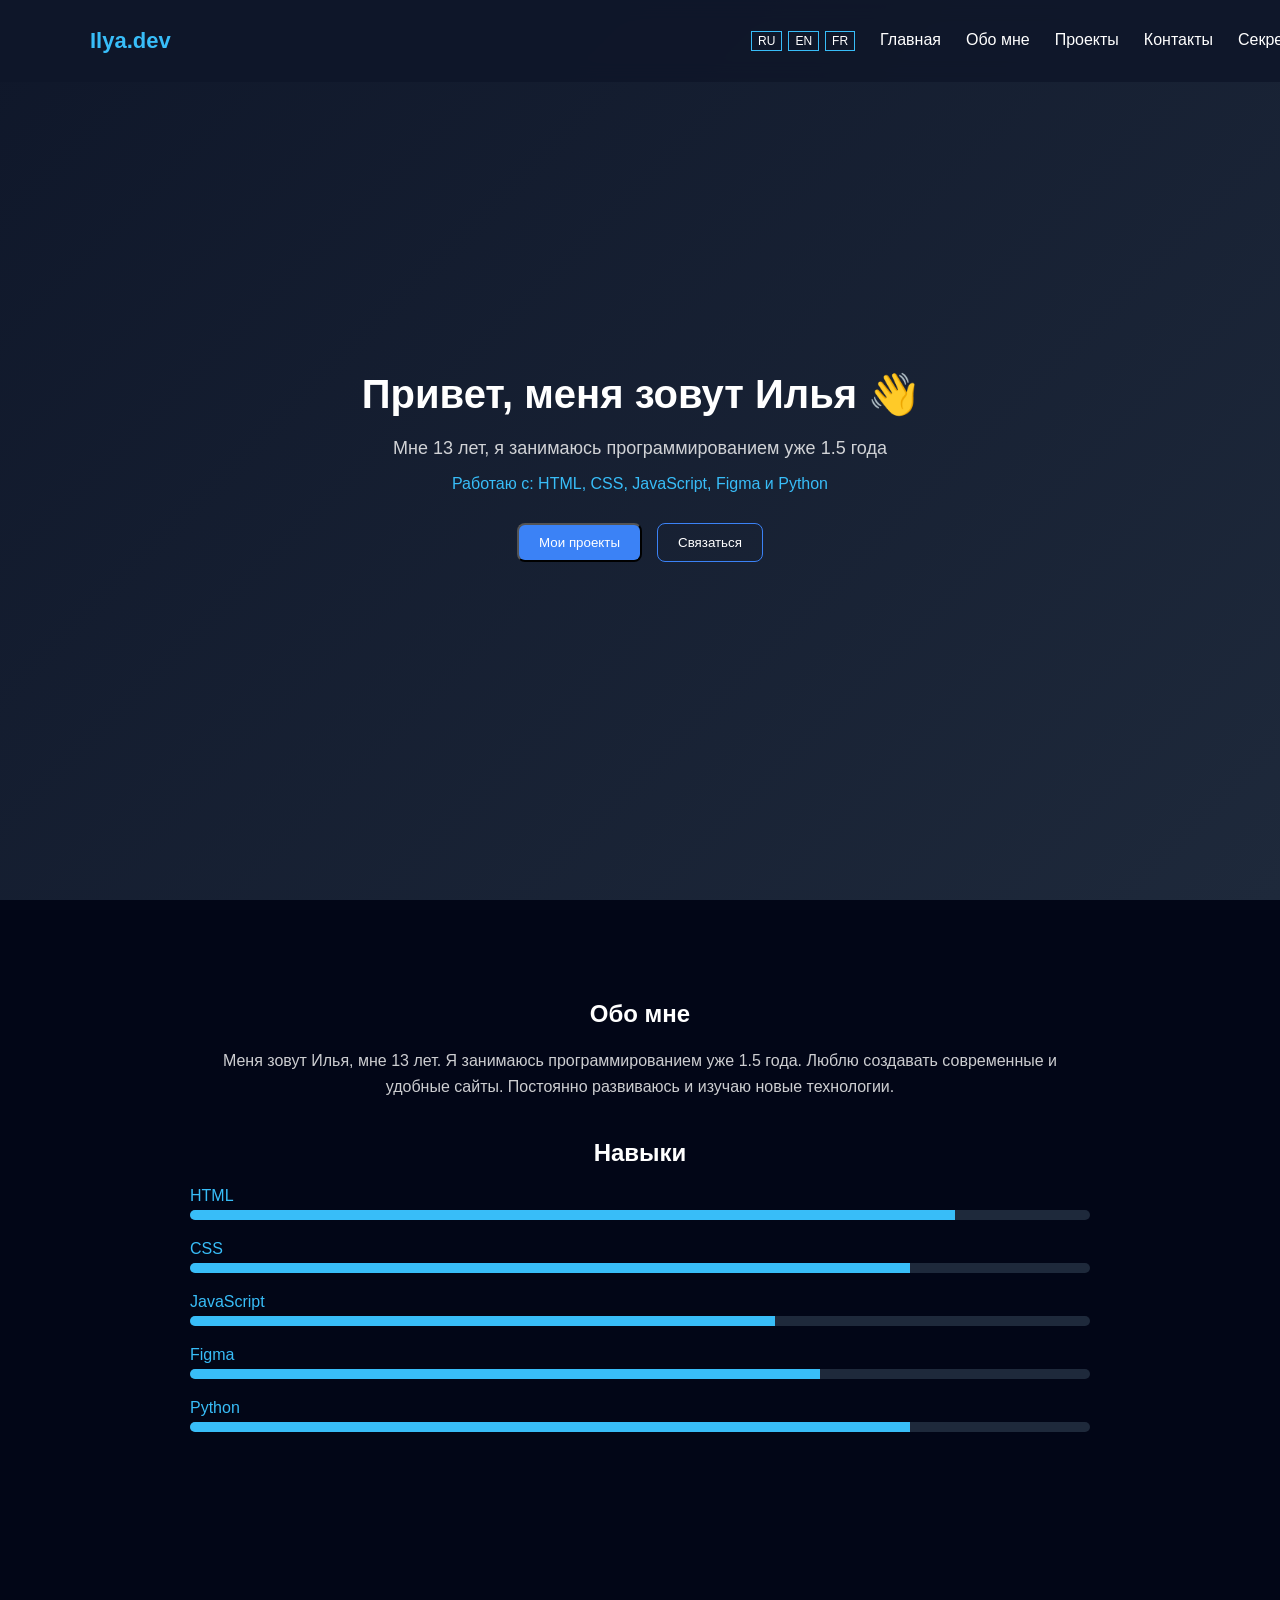
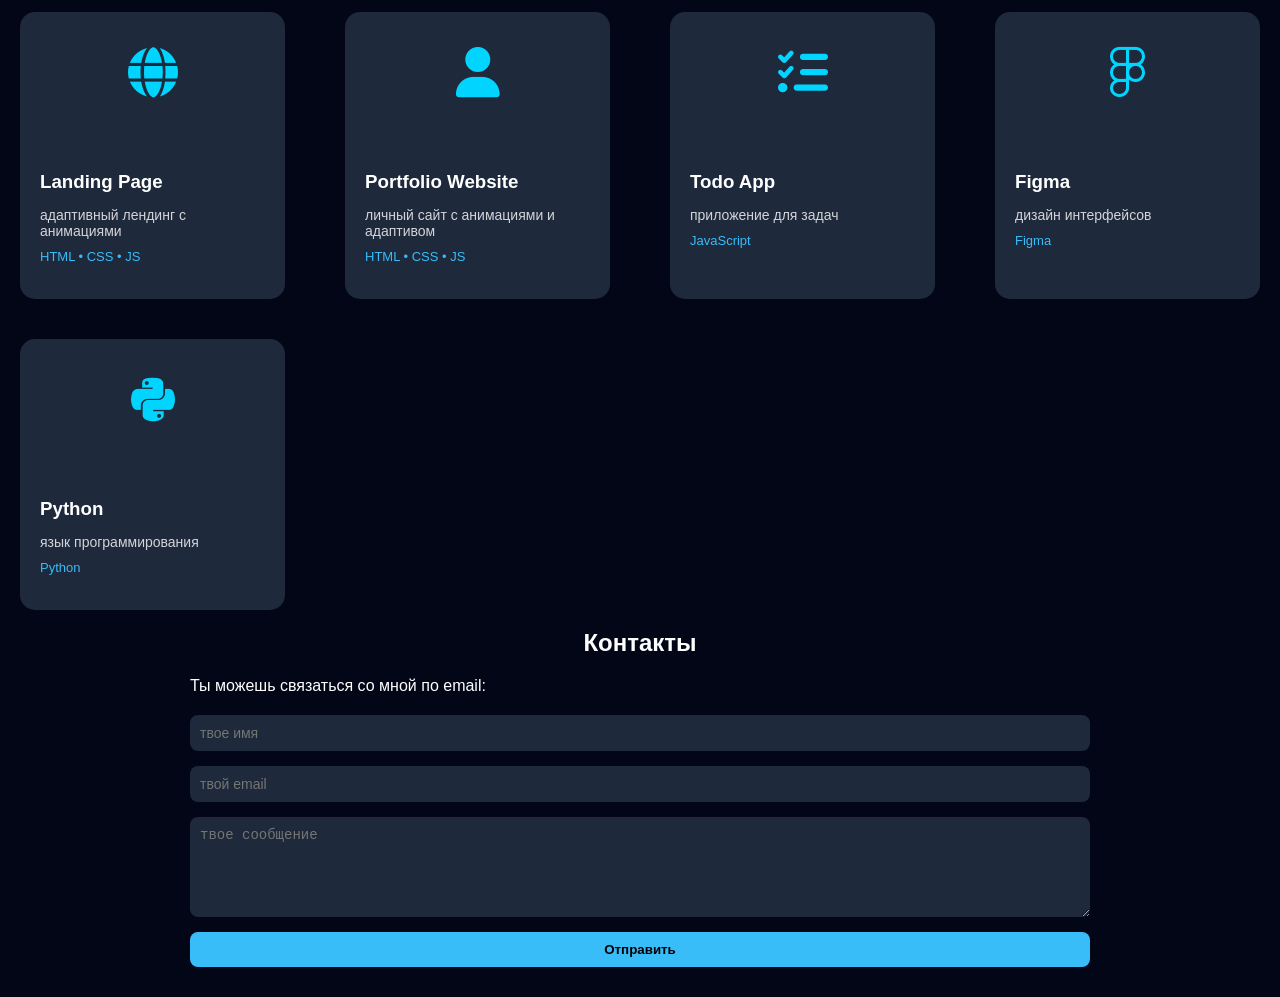
==== commit a9be3f07: "Fixed buttons" ====
--- a/index.html
+++ b/index.html
@@ -46,8 +46,8 @@
   Работаю с: HTML, CSS, JavaScript, Figma и Python
 </p>
       <div class="buttons">
-        <a href="#projects-grid" class="btn" id="projects-btn">Мои проекты</a>
-<a href="#contact" class="btn btn-outline" id="contact-btn">Связаться</a>
+        <button onclick="closeMenuAndScroll('#projects-grid')" class="btn" id="projects-btn">Мои проекты</button>
+<button onclick="closeMenuAndScroll('#contact')" class="btn btn-outline" id="contact-btn">Связаться</button>
       
       </div>
     </div>
